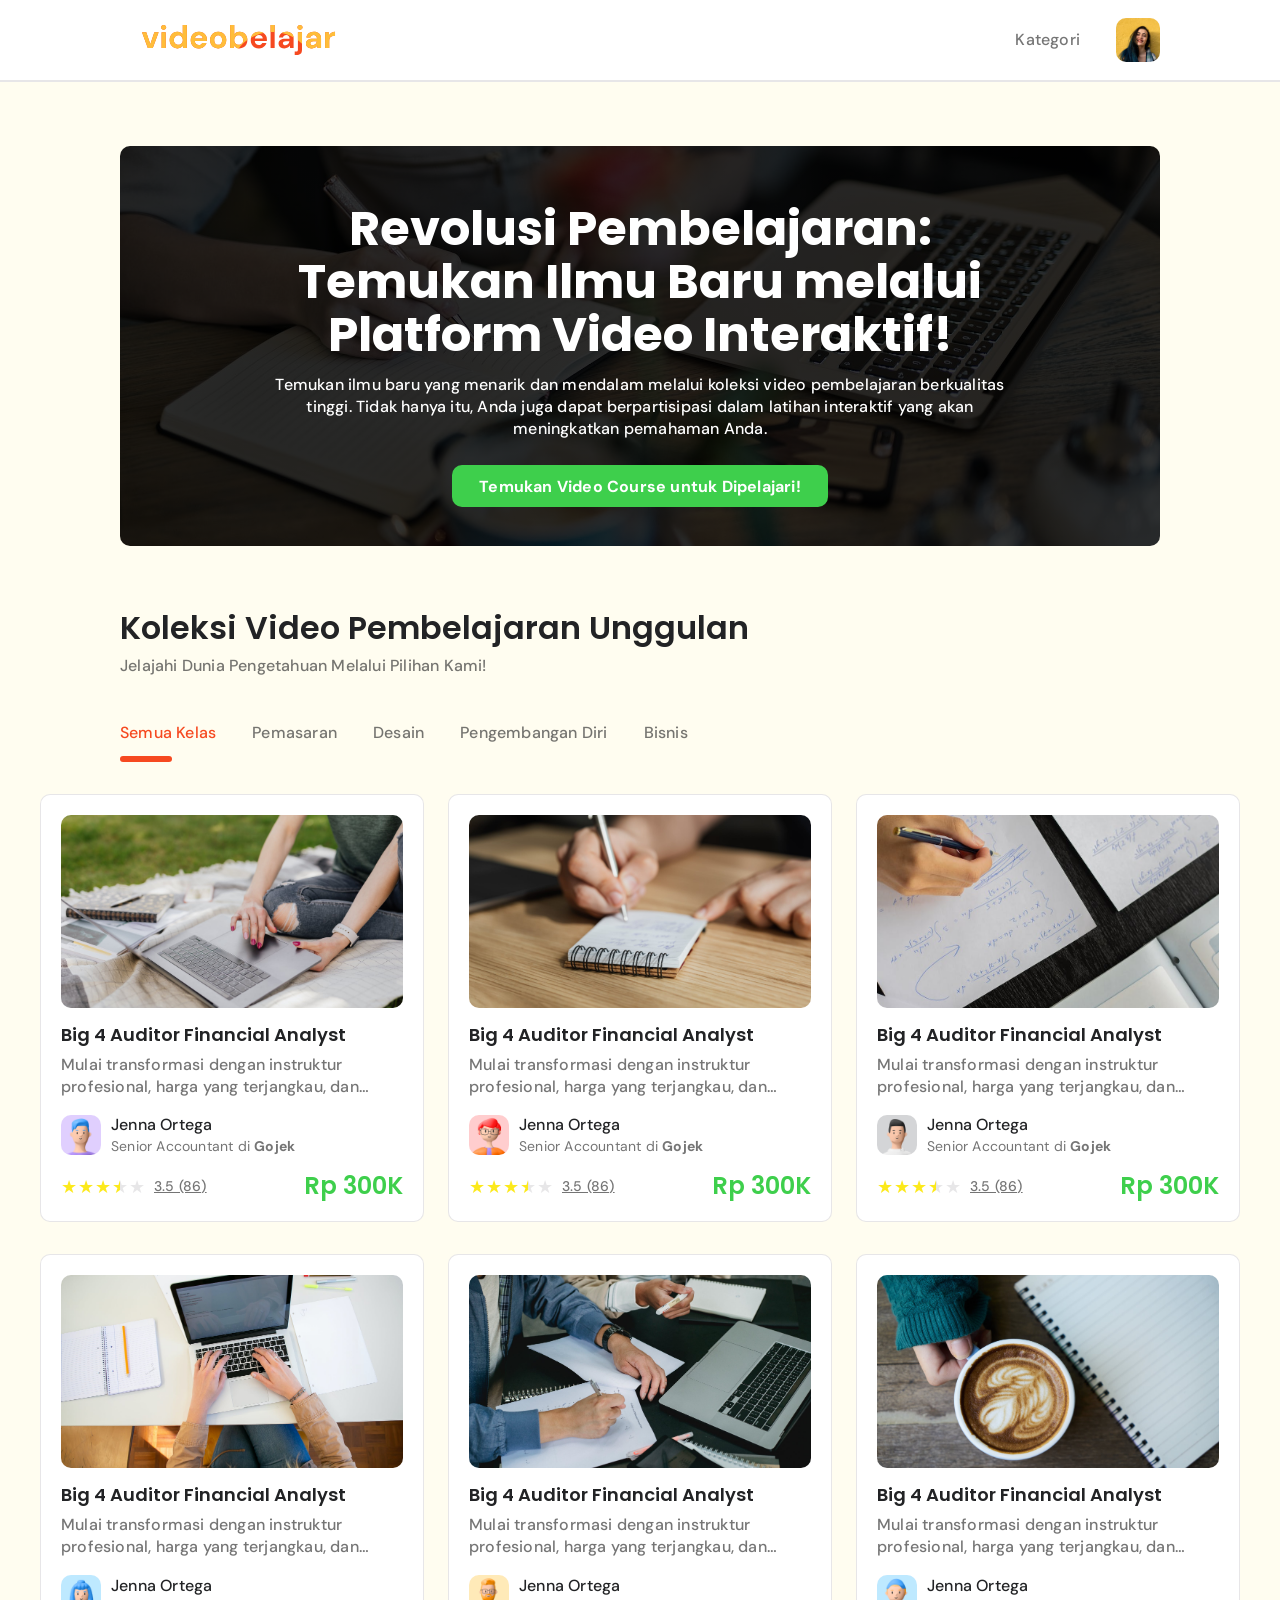
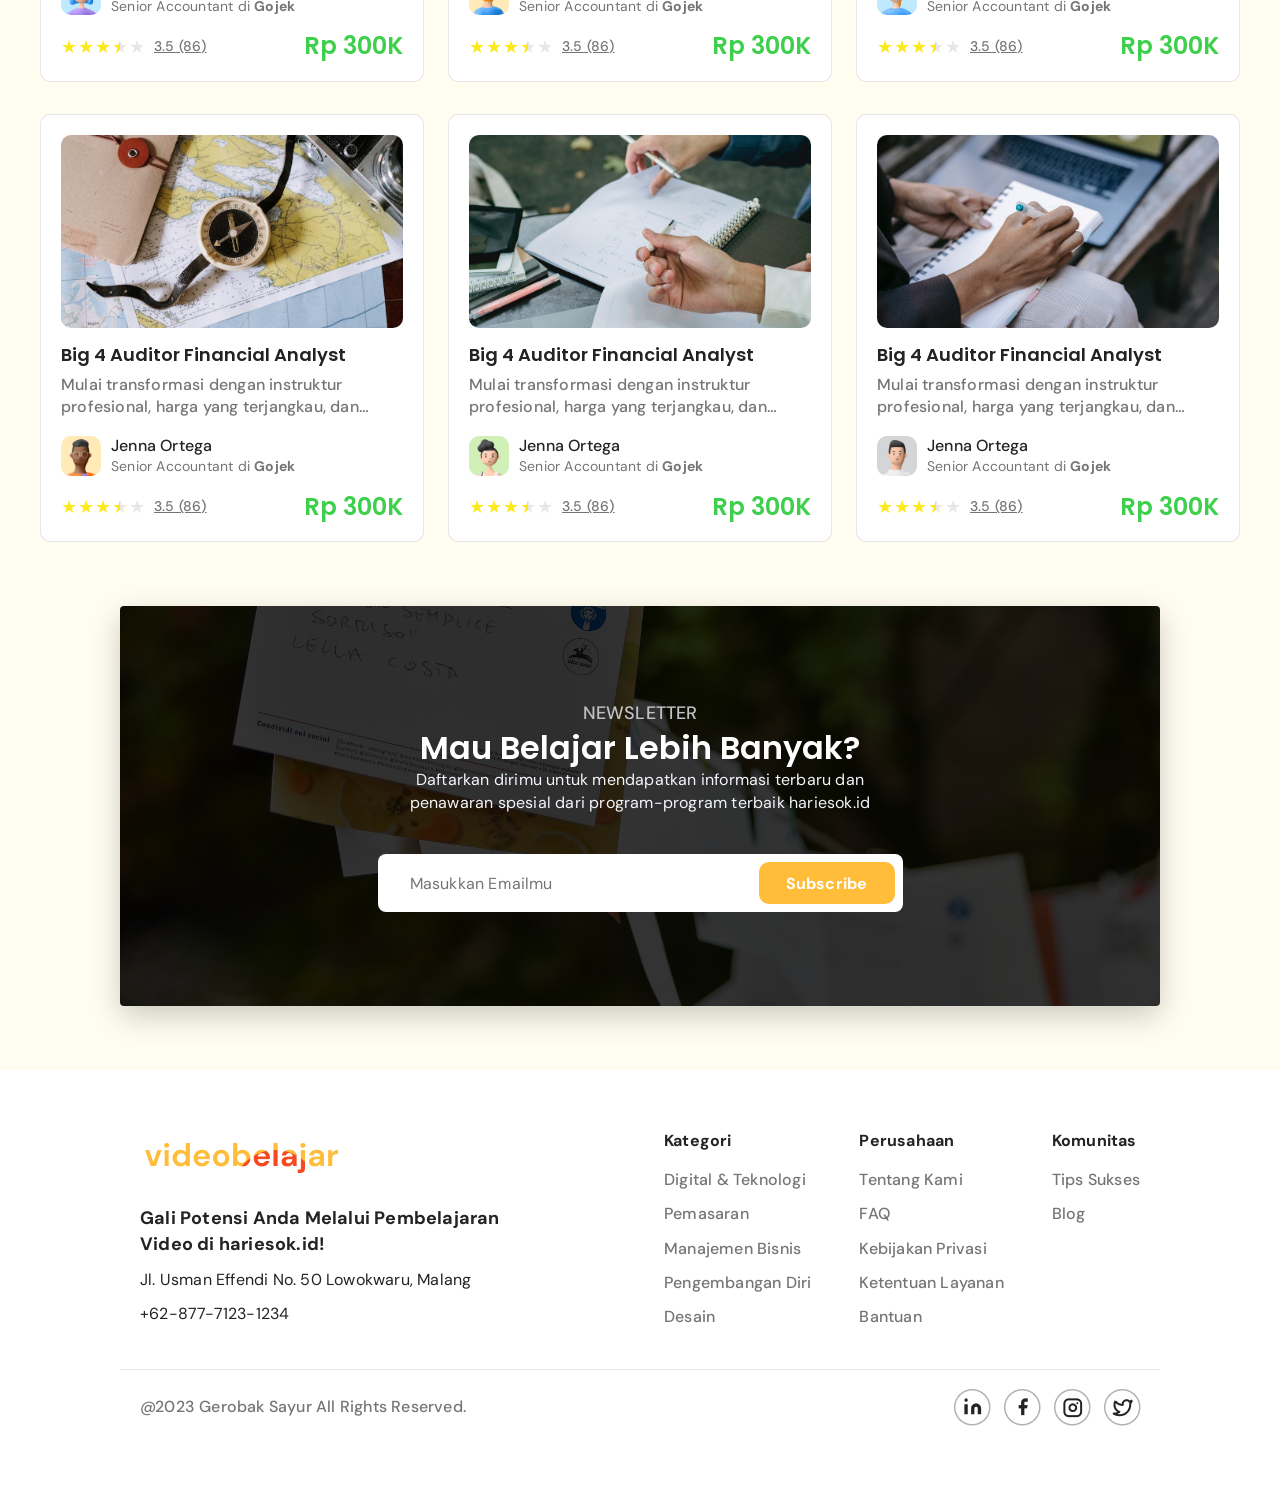
==== index.html @ b2886efd "feat: add login and registration pages with corresponding styles - Created login.html and register.h" ====
<!DOCTYPE html>
<html lang="en">

<head>
    <meta charset="UTF-8">
    <meta name="viewport" content="width=device-width, initial-scale=1.0">
    <title>videobelajar</title>
    <link rel="stylesheet" href="./styles/main.css">
    <link rel="stylesheet" href="./styles/index.css">
</head>

<body>
    <header class="site-header">
        <nav class="navbar">
            <div class="navbar-container">
                <a href="#" class="navbar-logo">
                    <img src="/images/logo-videobelajar.svg" alt="Logo videobelajar" class="logo-videobelajar">
                </a>
                <div class="navbar-menu">
                    <a href="#" class="navbar-link body-medium-medium">Kategori</a>
                    <a href="#" class="navbar-profile">
                        <img src="/images/avatar.png" alt="" class="navbar-avatar">
                    </a>
                </div>
                <button type="button" class="navbar-toggle" aria-label="Buka menu">
                    <img src="/images/dehaze.svg" alt="">
                </button>
            </div>
        </nav>
    </header>

    <main class="home-main">
        <!-- section hero -->
        <section class="hero-section">
            <div class="hero-title">
                <h1 class="heading-1">Revolusi Pembelajaran: Temukan Ilmu Baru melalui Platform Video Interaktif!</h1>
                <p class="body-medium-medium">Temukan ilmu baru yang menarik dan mendalam melalui koleksi video
                    pembelajaran berkualitas tinggi. Tidak hanya itu, Anda juga dapat berpartisipasi dalam latihan
                    interaktif yang akan meningkatkan pemahaman Anda.</p>
            </div>
            <a href="#" class="hero-button body-medium-bold btn-primary-contained">Temukan Video Course untuk
                Dipelajari!</a>
        </section>

        <!-- section card -->
        <section class="card-section">
            <header class="section-header">
                <h2 class="section-title heading-3">Koleksi Video Pembelajaran Unggulan</h2>
                <p class="section-subtitle body-medium-medium">Jelajahi Dunia Pengetahuan Melalui Pilihan Kami!</p>
            </header>
            <nav class="course-tabs body-medium-medium" aria-label="Kategori kelas">
                <ul>
                    <li><a href="#" aria-current="page">Semua Kelas</a></li>
                    <li><a href="#">Pemasaran</a></li>
                    <li><a href="#">Desain</a></li>
                    <li><a href="#">Pengembangan Diri</a></li>
                    <li><a href="#">Bisnis</a></li>
                </ul>
            </nav>
            <ul class="course-grid">
                <!-- card 1 -->
                <li>
                    <article class="course-card">
                        <img class="course-card-image" src="images/course-1.png" alt="">
                        <div class="course-card-body">
                            <h3 class="course-card-title heading-6"><a class="course-card-link" href="#">Big 4 Auditor
                                    Financial
                                    Analyst</a></h3>
                            <p class="course-card-desc body-medium-medium">Mulai transformasi dengan instruktur
                                profesional, harga yang terjangkau, dan kurikulum terbaik</p>
                        </div>
                        <div class="course-card-instructor">
                            <img class="course-card-avatar" src="images/avatar-1.png" alt="">
                            <div>
                                <p class="course-card-instructor-name body-medium-medium">Jenna Ortega</p>
                                <p class="course-card-instructor-role body-small-regular">Senior Accountant di <span
                                        class="body-small-bold">Gojek</span></p>
                            </div>
                        </div>
                        <div class="course-card-footer">
                            <p class="course-card-rating">
                                <span class="rating-stars" style="--rating: 70%" role="img"
                                    aria-label="Rating 3,5 dari 5">★★★★★</span>
                                <span class="rating-count body-small-medium">3.5 (86)</span>
                            </p>
                            <p class="course-card-price heading-4">Rp 300K</p>
                        </div>
                    </article>
                </li>

                <!-- card 2 -->
                <li>
                    <article class="course-card">
                        <img class="course-card-image" src="images/course-2.png" alt="">
                        <div class="course-card-body">
                            <h3 class="course-card-title heading-6"><a class="course-card-link" href="#">Big 4 Auditor
                                    Financial
                                    Analyst</a></h3>
                            <p class="course-card-desc body-medium-medium">Mulai transformasi dengan instruktur
                                profesional, harga yang terjangkau, dan kurikulum terbaik</p>
                        </div>
                        <div class="course-card-instructor">
                            <img class="course-card-avatar" src="images/avatar-2.png" alt="">
                            <div>
                                <p class="course-card-instructor-name body-medium-medium">Jenna Ortega</p>
                                <p class="course-card-instructor-role body-small-regular">Senior Accountant di <span
                                        class="body-small-bold">Gojek</span></p>
                            </div>
                        </div>
                        <div class="course-card-footer">
                            <p class="course-card-rating">
                                <span class="rating-stars" style="--rating: 70%" role="img"
                                    aria-label="Rating 3,5 dari 5">★★★★★</span>
                                <span class="rating-count body-small-medium">3.5 (86)</span>
                            </p>
                            <p class="course-card-price heading-4">Rp 300K</p>
                        </div>
                    </article>
                </li>

                <!-- card 3 -->
                <li>
                    <article class="course-card">
                        <img class="course-card-image" src="images/course-3.png" alt="">
                        <div class="course-card-body">
                            <h3 class="course-card-title heading-6"><a class="course-card-link" href="#">Big 4 Auditor
                                    Financial
                                    Analyst</a></h3>
                            <p class="course-card-desc body-medium-medium">Mulai transformasi dengan instruktur
                                profesional, harga yang terjangkau, dan kurikulum terbaik</p>
                        </div>
                        <div class="course-card-instructor">
                            <img class="course-card-avatar" src="images/avatar-3.png" alt="">
                            <div>
                                <p class="course-card-instructor-name body-medium-medium">Jenna Ortega</p>
                                <p class="course-card-instructor-role body-small-regular">Senior Accountant di <span
                                        class="body-small-bold">Gojek</span></p>
                            </div>
                        </div>
                        <div class="course-card-footer">
                            <p class="course-card-rating">
                                <span class="rating-stars" style="--rating: 70%" role="img"
                                    aria-label="Rating 3,5 dari 5">★★★★★</span>
                                <span class="rating-count body-small-medium">3.5 (86)</span>
                            </p>
                            <p class="course-card-price heading-4">Rp 300K</p>
                        </div>
                    </article>
                </li>

                <!-- card 4 -->
                <li>
                    <article class="course-card">
                        <img class="course-card-image" src="images/course-4.png" alt="">
                        <div class="course-card-body">
                            <h3 class="course-card-title heading-6"><a class="course-card-link" href="#">Big 4 Auditor
                                    Financial
                                    Analyst</a></h3>
                            <p class="course-card-desc body-medium-medium">Mulai transformasi dengan instruktur
                                profesional, harga yang terjangkau, dan kurikulum terbaik</p>
                        </div>
                        <div class="course-card-instructor">
                            <img class="course-card-avatar" src="images/avatar-4.png" alt="">
                            <div>
                                <p class="course-card-instructor-name body-medium-medium">Jenna Ortega</p>
                                <p class="course-card-instructor-role body-small-regular">Senior Accountant di <span
                                        class="body-small-bold">Gojek</span></p>
                            </div>
                        </div>
                        <div class="course-card-footer">
                            <p class="course-card-rating">
                                <span class="rating-stars" style="--rating: 70%" role="img"
                                    aria-label="Rating 3,5 dari 5">★★★★★</span>
                                <span class="rating-count body-small-medium">3.5 (86)</span>
                            </p>
                            <p class="course-card-price heading-4">Rp 300K</p>
                        </div>
                    </article>
                </li>

                <!-- card 5 -->
                <li>
                    <article class="course-card">
                        <img class="course-card-image" src="images/course-5.png" alt="">
                        <div class="course-card-body">
                            <h3 class="course-card-title heading-6"><a class="course-card-link" href="#">Big 4 Auditor
                                    Financial
                                    Analyst</a></h3>
                            <p class="course-card-desc body-medium-medium">Mulai transformasi dengan instruktur
                                profesional, harga yang terjangkau, dan kurikulum terbaik</p>
                        </div>
                        <div class="course-card-instructor">
                            <img class="course-card-avatar" src="images/avatar-5.png" alt="">
                            <div>
                                <p class="course-card-instructor-name body-medium-medium">Jenna Ortega</p>
                                <p class="course-card-instructor-role body-small-regular">Senior Accountant di <span
                                        class="body-small-bold">Gojek</span></p>
                            </div>
                        </div>
                        <div class="course-card-footer">
                            <p class="course-card-rating">
                                <span class="rating-stars" style="--rating: 70%" role="img"
                                    aria-label="Rating 3,5 dari 5">★★★★★</span>
                                <span class="rating-count body-small-medium">3.5 (86)</span>
                            </p>
                            <p class="course-card-price heading-4">Rp 300K</p>
                        </div>
                    </article>
                </li>

                <!-- card 6 -->
                <li>
                    <article class="course-card">
                        <img class="course-card-image" src="images/course-6.png" alt="">
                        <div class="course-card-body">
                            <h3 class="course-card-title heading-6"><a class="course-card-link" href="#">Big 4 Auditor
                                    Financial
                                    Analyst</a></h3>
                            <p class="course-card-desc body-medium-medium">Mulai transformasi dengan instruktur
                                profesional, harga yang terjangkau, dan kurikulum terbaik</p>
                        </div>
                        <div class="course-card-instructor">
                            <img class="course-card-avatar" src="images/avatar-6.png" alt="">
                            <div>
                                <p class="course-card-instructor-name body-medium-medium">Jenna Ortega</p>
                                <p class="course-card-instructor-role body-small-regular">Senior Accountant di <span
                                        class="body-small-bold">Gojek</span></p>
                            </div>
                        </div>
                        <div class="course-card-footer">
                            <p class="course-card-rating">
                                <span class="rating-stars" style="--rating: 70%" role="img"
                                    aria-label="Rating 3,5 dari 5">★★★★★</span>
                                <span class="rating-count body-small-medium">3.5 (86)</span>
                            </p>
                            <p class="course-card-price heading-4">Rp 300K</p>
                        </div>
                    </article>
                </li>

                <!-- card 7 -->
                <li>
                    <article class="course-card">
                        <img class="course-card-image" src="images/course-7.png" alt="">
                        <div class="course-card-body">
                            <h3 class="course-card-title heading-6"><a class="course-card-link" href="#">Big 4 Auditor
                                    Financial
                                    Analyst</a></h3>
                            <p class="course-card-desc body-medium-medium">Mulai transformasi dengan instruktur
                                profesional, harga yang terjangkau, dan kurikulum terbaik</p>
                        </div>
                        <div class="course-card-instructor">
                            <img class="course-card-avatar" src="images/avatar-7.png" alt="">
                            <div>
                                <p class="course-card-instructor-name body-medium-medium">Jenna Ortega</p>
                                <p class="course-card-instructor-role body-small-regular">Senior Accountant di <span
                                        class="body-small-bold">Gojek</span></p>
                            </div>
                        </div>
                        <div class="course-card-footer">
                            <p class="course-card-rating">
                                <span class="rating-stars" style="--rating: 70%" role="img"
                                    aria-label="Rating 3,5 dari 5">★★★★★</span>
                                <span class="rating-count body-small-medium">3.5 (86)</span>
                            </p>
                            <p class="course-card-price heading-4">Rp 300K</p>
                        </div>
                    </article>
                </li>

                <!-- card 8 -->
                <li>
                    <article class="course-card">
                        <img class="course-card-image" src="images/course-8.png" alt="">
                        <div class="course-card-body">
                            <h3 class="course-card-title heading-6"><a class="course-card-link" href="#">Big 4 Auditor
                                    Financial
                                    Analyst</a></h3>
                            <p class="course-card-desc body-medium-medium">Mulai transformasi dengan instruktur
                                profesional, harga yang terjangkau, dan kurikulum terbaik</p>
                        </div>
                        <div class="course-card-instructor">
                            <img class="course-card-avatar" src="images/avatar-8.png" alt="">
                            <div>
                                <p class="course-card-instructor-name body-medium-medium">Jenna Ortega</p>
                                <p class="course-card-instructor-role body-small-regular">Senior Accountant di <span
                                        class="body-small-bold">Gojek</span></p>
                            </div>
                        </div>
                        <div class="course-card-footer">
                            <p class="course-card-rating">
                                <span class="rating-stars" style="--rating: 70%" role="img"
                                    aria-label="Rating 3,5 dari 5">★★★★★</span>
                                <span class="rating-count body-small-medium">3.5 (86)</span>
                            </p>
                            <p class="course-card-price heading-4">Rp 300K</p>
                        </div>
                    </article>
                </li>

                <!-- card 9 -->
                <li>
                    <article class="course-card">
                        <img class="course-card-image" src="images/course-9.png" alt="">
                        <div class="course-card-body">
                            <h3 class="course-card-title heading-6"><a class="course-card-link" href="#">Big 4 Auditor
                                    Financial
                                    Analyst</a></h3>
                            <p class="course-card-desc body-medium-medium">Mulai transformasi dengan instruktur
                                profesional, harga yang terjangkau, dan kurikulum terbaik</p>
                        </div>
                        <div class="course-card-instructor">
                            <img class="course-card-avatar" src="images/avatar-3.png" alt="">
                            <div>
                                <p class="course-card-instructor-name body-medium-medium">Jenna Ortega</p>
                                <p class="course-card-instructor-role body-small-regular">Senior Accountant di <span
                                        class="body-small-bold">Gojek</span></p>
                            </div>
                        </div>
                        <div class="course-card-footer">
                            <p class="course-card-rating">
                                <span class="rating-stars" style="--rating: 70%" role="img"
                                    aria-label="Rating 3,5 dari 5">★★★★★</span>
                                <span class="rating-count body-small-medium">3.5 (86)</span>
                            </p>
                            <p class="course-card-price heading-4">Rp 300K</p>
                        </div>
                    </article>
                </li>
            </ul>
        </section>

        <!-- section cta -->
        <section class="newsletter" aria-labelledby="newsletter-title">
            <div class="newsletter-header">
                <p class="newsletter-label body-large-medium">NEWSLETTER</p>
                <h2 class="newsletter-title heading-3" id="newsletter-title">Mau Belajar Lebih Banyak?</h2>
                <p class="newsletter-text body-medium-regular">Daftarkan dirimu untuk mendapatkan informasi terbaru dan
                    penawaran spesial dari
                    program-program terbaik hariesok.id</p>
            </div>

            <form class="newsletter-form" action="#" method="post">
                <label for="newsletter-email" class="visually-hidden">Alamat e-mail</label>
                <input class="newsletter-input body-medium-regular" type="email" id="newsletter-email" name="email"
                    placeholder="Masukkan Emailmu" autocomplete="email" required>
                <button class="btn-secondary-contained body-medium-bold" type="submit">Subscribe</button>
            </form>
        </section>
    </main>

    <footer class="site-footer">
        <div class="footer-container">
            <div class="footer-brand">
                <a href="#" class="footer-logo"><img src="/images/logo-videobelajar-footer.png" alt=""></a>
                <div class="footer-info">
                    <p class="body-large-bold">Gali Potensi Anda Melalui Pembelajaran<br>Video di hariesok.id!</p>
                    <address class="brand-address body-medium-regular">
                        <p>Jl. Usman Effendi No. 50 Lowokwaru, Malang</p>
                        <p>+62-877-7123-1234</p>
                    </address>
                </div>

            </div>

            <div class="footer-links-group body-medium-medium">
                <!-- Kolom 1: Kategori -->
                <div class="footer-column">
                    <h3 class="footer-heading body-medium-bold">Kategori</h3>
                    <ul>
                        <li><a href="#">Digital & Teknologi</a></li>
                        <li><a href="#">Pemasaran</a></li>
                        <li><a href="#">Manajemen Bisnis</a></li>
                        <li><a href="#">Pengembangan Diri</a></li>
                        <li><a href="#">Desain</a></li>
                    </ul>
                </div>

                <!-- Kolom 2: Perusahaan -->
                <div class="footer-column">
                    <h3 class="footer-heading body-medium-bold">Perusahaan</h3>
                    <ul>
                        <li><a href="#">Tentang Kami</a></li>
                        <li><a href="#">FAQ</a></li>
                        <li><a href="#">Kebijakan Privasi</a></li>
                        <li><a href="#">Ketentuan Layanan</a></li>
                        <li><a href="#">Bantuan</a></li>
                    </ul>
                </div>

                <!-- Kolom 3: Komunitas -->
                <div class="footer-column">
                    <h3 class="footer-heading body-medium-bold">Komunitas</h3>
                    <ul>
                        <li><a href="#">Tips Sukses</a></li>
                        <li><a href="#">Blog</a></li>
                    </ul>
                </div>
            </div>
        </div>

        <!-- Garis Pembatas & Bagian Bawah Footer -->
        <div class="footer-bottom">
            <p class="footer-copyright body-medium-medium">@2023 Gerobak Sayur All Rights Reserved.</p>
            <div class="footer-socials">
                <a href="#" aria-label="LinkedIn"><img src="/images/logo-linkedin.png" alt="Logo LinkedIn"></a>
                <a href="#" aria-label="Facebook"><img src="/images/logo-fb.png" alt="Logo Facebook"></a>
                <a href="#" aria-label="Instagram"><img src="/images/logo-ig.png" alt="Logo Instagram"></a>
                <a href="#" aria-label="Twitter"><img src="/images/logo-twitter.png" alt="Logo Twitter"></a>
            </div>
        </div>
    </footer>




</body>

</html>
---- styles/main.css ----
@import url('https://fonts.googleapis.com/css2?family=Poppins:ital,wght@0,100;0,200;0,300;0,400;0,500;0,600;0,700;0,800;0,900;1,100;1,200;1,300;1,400;1,500;1,600;1,700;1,800;1,900&display=swap');
@import url('https://fonts.googleapis.com/css2?family=DM+Sans:ital,opsz,wght@0,9..40,100..1000;1,9..40,100..1000&family=Poppins:ital,wght@0,100;0,200;0,300;0,400;0,500;0,600;0,700;0,800;0,900;1,100;1,200;1,300;1,400;1,500;1,600;1,700;1,800;1,900&display=swap');
@import url('./token.css');

* {
    margin: 0;
    padding: 0;
    box-sizing: border-box;
}

ul {
    list-style: none;
}

/* Heading Styles */
.heading-1 {
    font-family: 'Poppins';
    font-weight: 700;
    font-size: 48px;
    line-height: 110%;
    letter-spacing: 0%;
}

.heading-2 {
    font-family: 'Poppins';
    font-weight: 600;
    font-size: 40px;
    line-height: 110%;
    letter-spacing: 0%;
}

.heading-3 {
    font-family: 'Poppins';
    font-weight: 600;
    font-size: 32px;
    line-height: 110%;
    letter-spacing: 0%;
}

.heading-4 {
    font-family: 'Poppins';
    font-weight: 600;
    font-size: 24px;
    line-height: 120%;
    letter-spacing: 0%;
}

.heading-5 {
    font-family: 'Poppins';
    font-weight: 600;
    font-size: 20px;
    line-height: 120%;
    letter-spacing: 0%;
}

.heading-6 {
    font-family: 'Poppins';
    font-weight: 600;
    font-size: 18px;
    line-height: 120%;
    letter-spacing: 0%;
}

/* Body Styles */
.body-large-bold {
    font-family: 'DM Sans';
    font-weight: 700;
    font-size: 18px;
    line-height: 140%;
    letter-spacing: 0.2px;
}

.body-large-semibold {
    font-family: 'DM Sans';
    font-weight: 600;
    font-size: 18px;
    line-height: 140%;
    letter-spacing: 0.2px;
}

.body-large-medium {
    font-family: 'DM Sans';
    font-weight: 500;
    font-size: 18px;
    line-height: 140%;
    letter-spacing: 0.2px;
}

.body-large-regular {
    font-family: 'DM Sans';
    font-weight: 400;
    font-size: 18px;
    line-height: 140%;
    letter-spacing: 0.2px;
}

.body-medium-bold {
    font-family: 'DM Sans';
    font-weight: 700;
    font-size: 16px;
    line-height: 140%;
    letter-spacing: 0.2px;
}

.body-medium-semibold {
    font-family: 'DM Sans';
    font-weight: 600;
    font-size: 16px;
    line-height: 140%;
    letter-spacing: 0.2px;
}

.body-medium-medium {
    font-family: 'DM Sans';
    font-weight: 500;
    font-size: 16px;
    line-height: 140%;
    letter-spacing: 0.2px;
}

.body-medium-regular {
    font-family: 'DM Sans';
    font-weight: 400;
    font-size: 16px;
    line-height: 140%;
    letter-spacing: 0.2px;
}

.body-medium-regular input, button, select {
    font-family: inherit;
    font-weight: inherit;
    font-size: inherit;
    line-height: inherit;
    letter-spacing: inherit;
}

.body-small-bold {
    font-family: 'DM Sans';
    font-weight: 700;
    font-size: 14px;
    line-height: 140%;
    letter-spacing: 0.2px;
}

.body-small-semibold {
    font-family: 'DM Sans';
    font-weight: 600;
    font-size: 14px;
    line-height: 140%;
    letter-spacing: 0.2px;
}

.body-small-medium {
    font-family: 'DM Sans';
    font-weight: 500;
    font-size: 14px;
    line-height: 140%;
    letter-spacing: 0.2px;
}

.body-small-regular {
    font-family: 'DM Sans';
    font-weight: 400;
    font-size: 14px;
    line-height: 140%;
    letter-spacing: 0.2px;
}

/* button */

.btn-primary-contained {
    height: 42px;
    padding-top: 10px;
    padding-right: 26px;
    padding-bottom: 10px;
    padding-left: 26px;
    border-radius: 10px;
    border: 1px solid transparent;
    background-color: var(--main-primary-default);
    color: var(--text-light-primary);
}

.btn-primary-shadow {
    height: 42px;
    padding-top: 10px;
    padding-right: 26px;
    padding-bottom: 10px;
    padding-left: 26px;
    border-radius: 10px;
    border: 1px solid transparent;
    background-color: var(--main-primary-100);
    color: var(--main-primary-default);
}

.btn-primary-outlined {
    height: 42px;
    padding-top: 10px;
    padding-right: 26px;
    padding-bottom: 10px;
    padding-left: 26px;
    border-radius: 10px;
    border-width: 1px;
    border-style: solid;
    border-color: var(--main-primary-default);
    background-color: transparent;
    color: var(--main-primary-default);
}

.btn-secondary-contained {
    height: 42px;
    padding-top: 10px;
    padding-right: 26px;
    padding-bottom: 10px;
    padding-left: 26px;
    border-radius: 10px;
    border: 1px solid transparent;
    background-color: var(--main-secondary-default);
    color: var(--text-light-primary);
}

.btn-secondary-shadow {
    height: 42px;
    padding-top: 10px;
    padding-right: 26px;
    padding-bottom: 10px;
    padding-left: 26px;
    border-radius: 10px;
    border: 1px solid transparent;
    background-color: var(--main-secondary-100);
    color: var(--main-secondary-default);
}

.btn-secondary-outlined {
    height: 42px;
    padding-top: 10px;
    padding-right: 26px;
    padding-bottom: 10px;
    padding-left: 26px;
    border-radius: 10px;
    border-width: 1px;
    border-style: solid;
    border-color: var(--main-secondary-default);
    background-color: transparent;
    color: var(--main-secondary-default);
}

.btn-unstyled {
    height: 42px;
    padding-top: 8px;
    padding-right: 26px;
    padding-bottom: 8px;
    padding-left: 26px;
    border-radius: 10px;
    border: 1px solid rgba(241, 241, 241, 1);
    background-color: transparent;
    color: var(--text-dark-primary);
}
---- styles/index.css ----
.site-header {
    position: sticky;
    top: 0;
    z-index: 10;
    width: 100%;
    background-color: var(--other-primary-background);
    border-bottom: 1px solid var(--other-border);
}

.navbar {
    width: 100%;
    background-color: var(--other-primary-background);
    border-bottom: 1px solid var(--other-border);
}

.navbar-container {
    display: flex;
    justify-content: space-between;
    align-items: center;
    height: 80px;
    margin: 0 auto;
    padding: 12px 120px;
}

.navbar-logo {
    display: flex;
}

/* ---------- Menu kanan ---------- */
.navbar-menu {
    display: flex;
    align-items: center;
    gap: 36px;
}

.navbar-link {
    color: var(--text-dark-secondary);
    text-decoration: none;
}

.navbar-link:hover {
    color: var(--text-dark-primary);
}

.navbar-profile {
    display: flex;
}

.navbar-avatar {
    width: 44px;
    height: 44px;
    border-radius: 10px;
    object-fit: cover;
}

/* ---------- Tombol hamburger: disembunyikan di desktop ---------- */
.navbar-toggle {
    display: none;
    padding: 0;
    border: 0;
    background: none;
    cursor: pointer;
}

.navbar-toggle img {
    display: block;
    width: 24px;
    height: 24px;
}

.home-main {
    display: flex;
    flex-direction: column;
    align-items: center;
    padding: 64px 120px;
    gap: 64px;
    background-color: var(--color-background);
}

/* section hero */

.hero-section {
    display: flex;
    flex-direction: column;
    align-items: center;
    justify-content: center;
    gap: 24px;

    width: 100%;
    max-width: 1200px;
    height: 400px;
    padding: 82px 140px 64px;
    border-radius: 10px;

    text-align: center;
    color: var(--text-light-primary);

    background:
        linear-gradient(rgba(0, 0, 0, 0.8), rgba(0, 0, 0, 0.8)),
        url("/images/hero-banner.png") center / cover no-repeat;
}

.hero-title {
    display: flex;
    flex-direction: column;
    align-items: center;
    justify-content: center;
    gap: 12px;
}

.hero-button {
    text-decoration: none;
}

/* section card */

.card-section {
    display: flex;
    flex-direction: column;
    justify-content: center;
    gap: 32px;
    width: 100%;
    max-width: 1200px;
    margin: 0 auto;
}

.section-header {
    display: flex;
    align-items: flex-start;
    flex-direction: column;
    width: 100%;
    gap: 10px;
}

.section-title {
    color: var(--text-dark-primary);
}

.section-subtitle {
    color: var(--text-dark-secondary);
}

/* ---------- Tab kategori ---------- */

.course-tabs ul {
    display: flex;
    gap: 36px;
    overflow-x: auto;
}

a {
    color: inherit;
    text-decoration: none;
}

.course-tabs a {
    position: relative;
    display: block;
    flex-shrink: 0;
    padding: 12px 0 18px 0;
    white-space: nowrap;
    color: var(--text-dark-secondary);
}

.course-tabs a:hover {
    color: var(--main-tertiary-default);
}

/* tab aktif: warna aksen + garis bawah pendek */
.course-tabs a[aria-current="page"] {
    color: var(--main-tertiary-default);
}

.course-tabs a[aria-current="page"]::after {
    content: "";
    position: absolute;
    left: 0;
    bottom: 0;
    width: 52px;
    height: 6px;
    border-radius: 10px;
    background-color: var(--main-tertiary-default);
}

/* ---------- Grid kartu ---------- */
.course-grid {
    display: grid;
    grid-template-columns: repeat(3, 384px);
    justify-content: center;
    gap: 32px 24px;
}

/* ---------- Kartu ---------- */
.course-card {
    position: relative;
    /* acuan untuk tautan yang menutupi kartu */
    display: flex;
    flex-direction: column;
    gap: 16px;
    width: 384px;
    height: 100%;
    padding: 20px;
    border: 1px solid var(--other-border);
    border-radius: 10px;
    background-color: var(--other-primary-background);
}

.course-card-image {
    width: 344;
    height: 193px;
    border-radius: 10px;
    object-fit: cover;
    background-color: var(--other-border);
    /* terlihat bila gambar belum ada */
}

.course-card-body {
    display: flex;
    flex-direction: column;
    gap: 8px;
}

.course-card-title {
    color: var(--text-dark-primary);
}

/* tautan judul diperluas menutupi seluruh kartu */
.course-card-link::after {
    content: "";
    position: absolute;
    inset: 0;
}

.course-card-link:focus-visible {
    outline: none;
}

/* batasi deskripsi maksimal 2 baris */
.course-card-desc {
    display: -webkit-box;
    -webkit-line-clamp: 2;
    line-clamp: 2;
    -webkit-box-orient: vertical;
    overflow: hidden;
    color: var(--text-dark-secondary);
    line-height: 1.4;
}

.course-card-instructor {
    display: flex;
    align-items: center;
    gap: 10px;
}

.course-card-avatar {
    flex-shrink: 0;
    width: 40px;
    height: 40px;
    border-radius: 10px;
    object-fit: cover;
    background-color: var(--other-base-background);
}

.course-card-instructor-name {
    color: var(--text-dark-primary);
}

.course-card-instructor-role {
    color: var(--text-dark-secondary);
}

.course-card-footer {
    display: flex;
    justify-content: space-between;
    align-items: center;
    margin-top: auto;
    /* dorong ke dasar kartu */
}

.course-card-rating {
    display: flex;
    align-items: center;
    gap: 8px;
}

/* bintang: teks ★ diberi gradasi dua warna sesuai nilai --rating */
.rating-stars {
    font-size: 18px;
    letter-spacing: 1px;
    line-height: 1;
    background: linear-gradient(90deg, var(--warning-default) var(--rating), var(--other-border) var(--rating));
    -webkit-background-clip: text;
    background-clip: text;
    -webkit-text-fill-color: transparent;
    color: transparent;
}

.rating-count {
    color: var(--text-dark-secondary);
    text-decoration: underline;
}

.course-card-price {
    color: var(--main-primary-default);
}

/* section cta */

.newsletter {
    display: flex;
    flex-direction: column;
    align-items: center;
    justify-content: center;
    width: 100%;
    max-width: 1200px;
    min-height: 400px;
    padding: 64px 140px;
    gap: 40px;
    border-radius: 4px;
    box-shadow: 0 10px 30px rgba(0, 0, 0, 0.2);

    text-align: center;
    color: var(--text-light-primary);

    background:
        linear-gradient(rgba(0, 0, 0, 0.8), rgba(0, 0, 0, 0.8)),
        url("../images/newsletter-banner.png") center / cover no-repeat;
}

.newsletter-header {
    display: flex;
    flex-direction: column;
    align-items: center;
    text-align: center;
    gap: 4px;
}

.newsletter-label {
    color: var(--text-light-secondary);
}

.newsletter-title {
    color: var(--text-light-primary);
}

.newsletter-text {
    max-width: 525px;
    color: var(--other-base-background);
}

.newsletter-form {
    display: flex;
    align-items: center;
    gap: 8px;
    width: 100%;
    max-width: 525px;
    padding: 8px 8px 8px 32px;
    border-radius: 8px;
    background-color: var(--other-primary-background);
}


.visually-hidden {
    position: absolute;
    width: 1px;
    height: 1px;
    margin: -1px;
    padding: 0;
    overflow: hidden;
    clip: rect(0, 0, 0, 0);
    white-space: nowrap;
    border: 0;
}

.newsletter-input {
    flex: 1;
    min-width: 0;
    height: 42px;
    border: 0;
    outline: none;
    background: transparent;
    color: var(--text-dark-primary);
}

.newsletter-input::placeholder {
    color: var(--text-dark-secondary);
}

/* footer */

.site-footer {
    width: 100%;
    background-color: var(--other-primary-background);
    padding: 60px 120px;
}

.footer-container {
    max-width: 1200px;
    margin: 0 auto;
    padding: 0 20px;
    display: flex;
    justify-content: space-between;
    align-items: flex-start;
    flex-wrap: wrap;
    gap: 40px;
}

/* Kolom Kiri */
.footer-brand {
    display: flex;
    flex-direction: column;
    gap: 16px;
    color: var(--text-dark-primary);
}

.footer-info {
    display: flex;
    flex-direction: column;
    gap: 12px;
}

.brand-address {
    display: flex;
    flex-direction: column;
    gap: 12px;
    font-style: normal;
}

/* Kelompok Tautan Kanan */
.footer-links-group {
    display: flex;
    gap: 48px;
    flex-wrap: wrap;
    color: var(--text-dark-secondary);
}

.footer-column {
    display: flex;
    flex-direction: column;
    gap: 16px;
}

.footer-heading {
    color: var(--text-dark-primary);
}

.footer-column ul {
    list-style: none;
    padding: 0;
    margin: 0;
    display: flex;
    flex-direction: column;
    gap: 12px;
}

.footer-column a {
    text-decoration: none;
    color: var(--text-dark-secondary);
    transition: color 0.2s;
}

.footer-column a:hover {
    color: var(--main-tertiary-default);
}

/* Bagian Bawah (Copyright & Social Media) */
.footer-bottom {
    max-width: 1200px;
    margin: 40px auto 0;
    padding: 20px 20px 0;
    border-top: 1px solid var(--other-border);
    display: flex;
    justify-content: space-between;
    align-items: center;
    flex-wrap: wrap;
    gap: 20px;
}

.footer-copyright {
    color: var(--text-dark-secondary);
}

.footer-socials {
    display: flex;
    gap: 15px;
}

.footer-socials a {
    display: flex;
    align-items: center;
    justify-content: center;
    width: 35px;
    height: 35px;
    text-decoration: none;
}
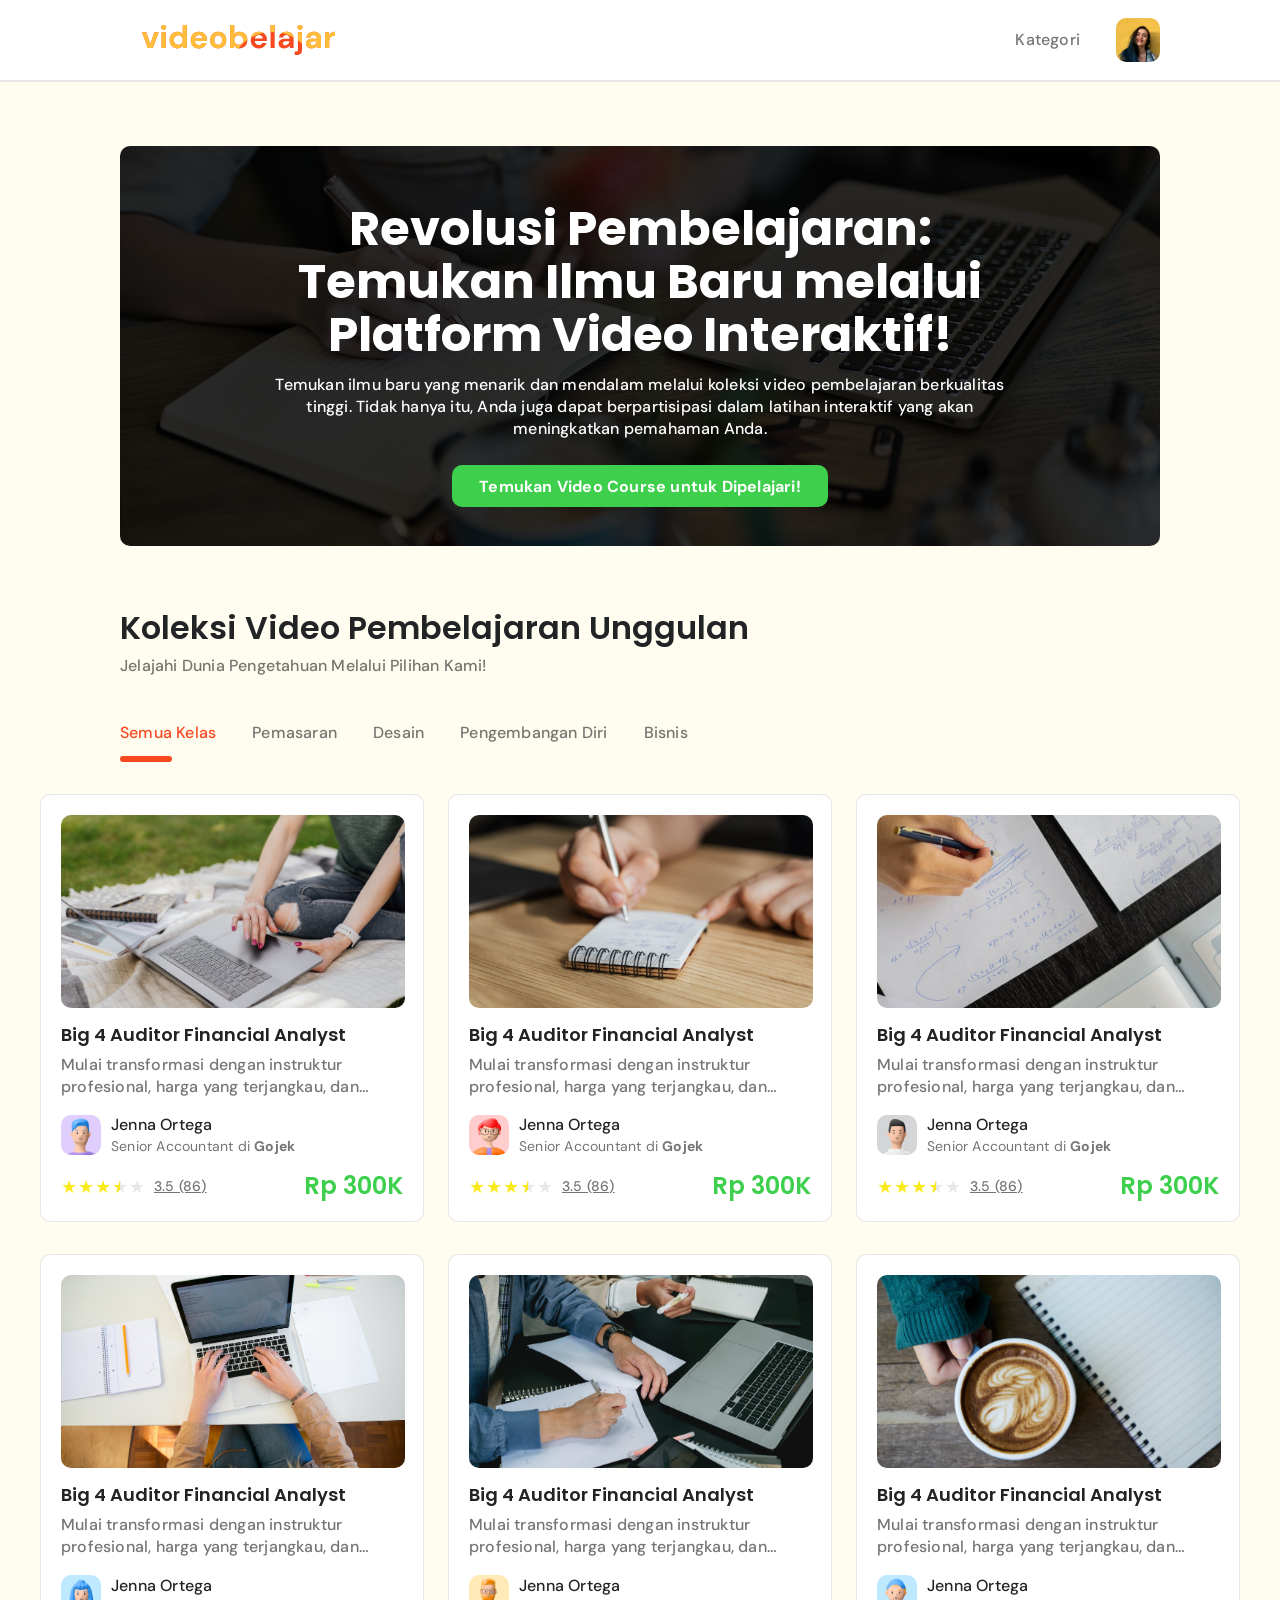
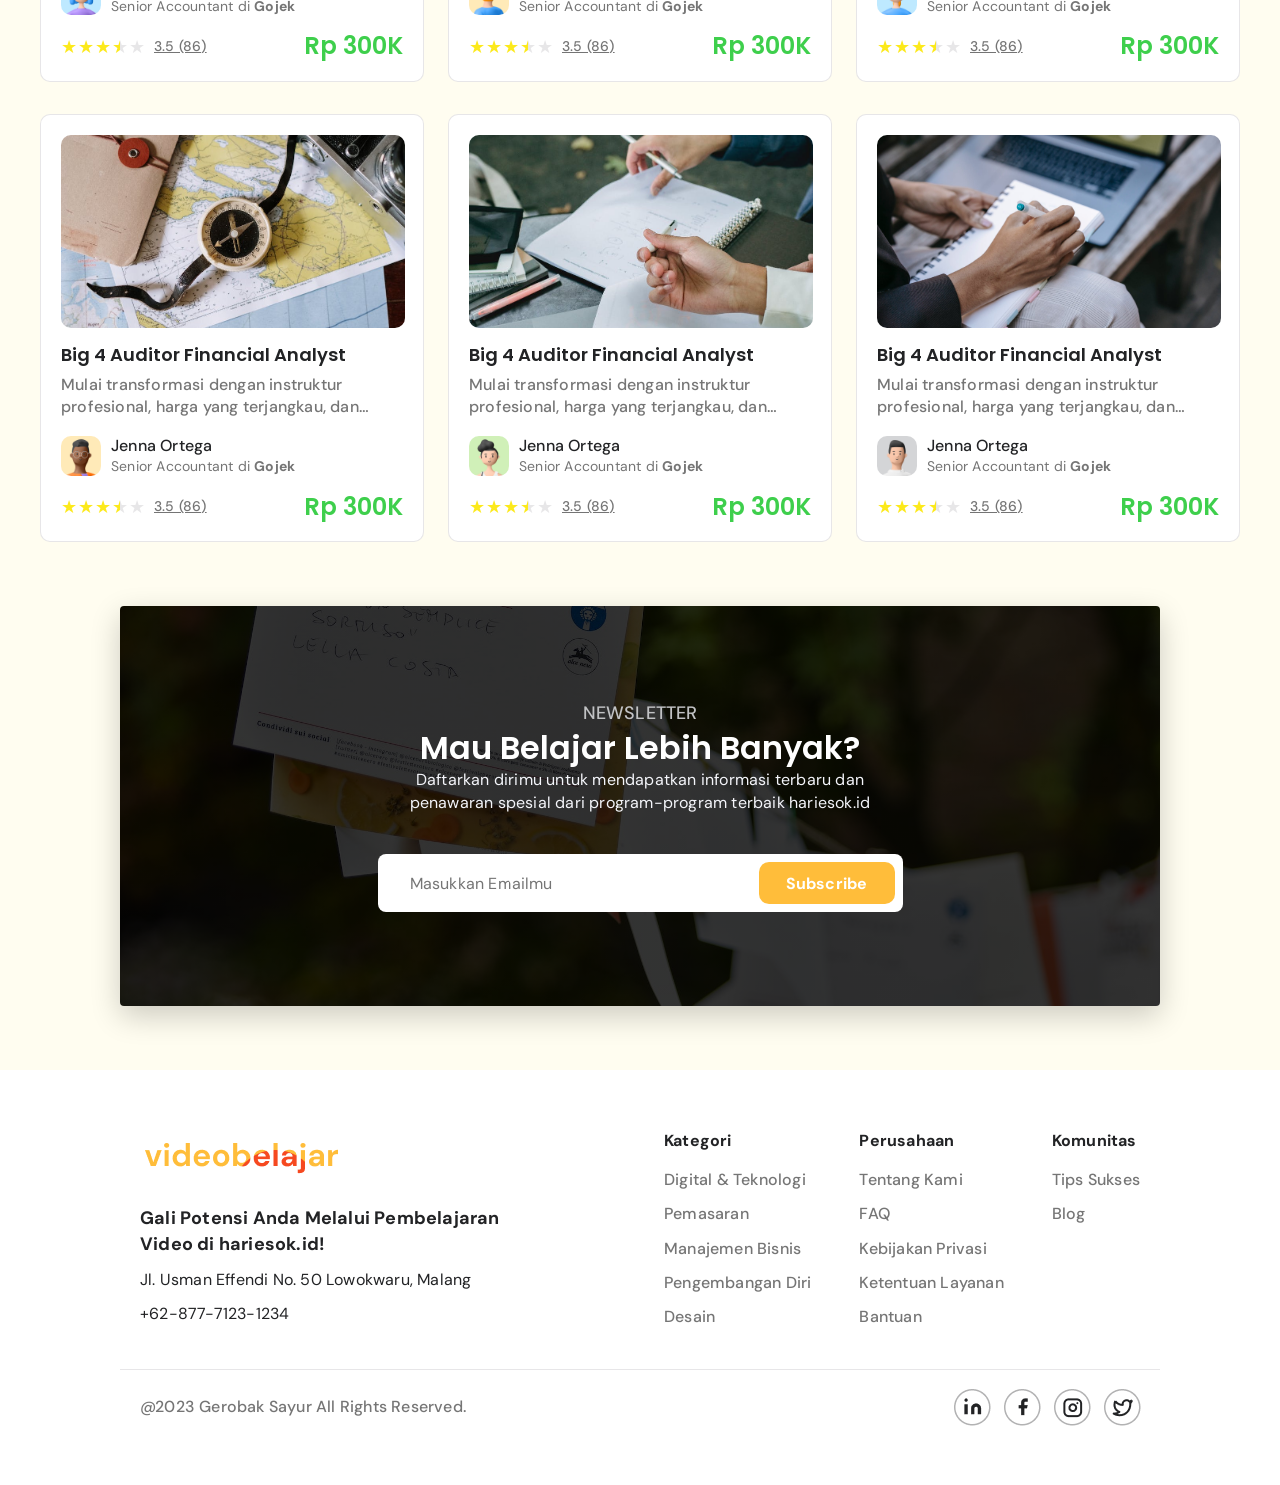
==== commit 4aa861fe: "revisi index.html" ====
--- a/index.html
+++ b/index.html
@@ -14,16 +14,16 @@
         <nav class="navbar">
             <div class="navbar-container">
                 <a href="#" class="navbar-logo">
-                    <img src="/images/logo-videobelajar.svg" alt="Logo videobelajar" class="logo-videobelajar">
+                    <img src="images/logo-videobelajar.svg" alt="Logo videobelajar" class="logo-videobelajar">
                 </a>
                 <div class="navbar-menu">
                     <a href="#" class="navbar-link body-medium-medium">Kategori</a>
-                    <a href="#" class="navbar-profile">
-                        <img src="/images/avatar.png" alt="" class="navbar-avatar">
+                    <a href="./pages/login.html" class="navbar-profile">
+                        <img src="images/avatar.png" alt="" class="navbar-avatar">
                     </a>
                 </div>
                 <button type="button" class="navbar-toggle" aria-label="Buka menu">
-                    <img src="/images/dehaze.svg" alt="">
+                    <img src="images/dehaze.svg" alt="">
                 </button>
             </div>
         </nav>
@@ -352,7 +352,7 @@
     <footer class="site-footer">
         <div class="footer-container">
             <div class="footer-brand">
-                <a href="#" class="footer-logo"><img src="/images/logo-videobelajar-footer.png" alt=""></a>
+                <a href="#" class="footer-logo"><img src="images/logo-videobelajar-footer.png" alt=""></a>
                 <div class="footer-info">
                     <p class="body-large-bold">Gali Potensi Anda Melalui Pembelajaran<br>Video di hariesok.id!</p>
                     <address class="brand-address body-medium-regular">
@@ -403,10 +403,10 @@
         <div class="footer-bottom">
             <p class="footer-copyright body-medium-medium">@2023 Gerobak Sayur All Rights Reserved.</p>
             <div class="footer-socials">
-                <a href="#" aria-label="LinkedIn"><img src="/images/logo-linkedin.png" alt="Logo LinkedIn"></a>
-                <a href="#" aria-label="Facebook"><img src="/images/logo-fb.png" alt="Logo Facebook"></a>
-                <a href="#" aria-label="Instagram"><img src="/images/logo-ig.png" alt="Logo Instagram"></a>
-                <a href="#" aria-label="Twitter"><img src="/images/logo-twitter.png" alt="Logo Twitter"></a>
+                <a href="#" aria-label="LinkedIn"><img src="images/logo-linkedin.png" alt="Logo LinkedIn"></a>
+                <a href="#" aria-label="Facebook"><img src="images/logo-fb.png" alt="Logo Facebook"></a>
+                <a href="#" aria-label="Instagram"><img src="images/logo-ig.png" alt="Logo Instagram"></a>
+                <a href="#" aria-label="Twitter"><img src="images/logo-twitter.png" alt="Logo Twitter"></a>
             </div>
         </div>
     </footer>
--- a/styles/main.css
+++ b/styles/main.css
@@ -1,4 +1,3 @@
-@import url('https://fonts.googleapis.com/css2?family=Poppins:ital,wght@0,100;0,200;0,300;0,400;0,500;0,600;0,700;0,800;0,900;1,100;1,200;1,300;1,400;1,500;1,600;1,700;1,800;1,900&display=swap');
 @import url('https://fonts.googleapis.com/css2?family=DM+Sans:ital,opsz,wght@0,9..40,100..1000;1,9..40,100..1000&family=Poppins:ital,wght@0,100;0,200;0,300;0,400;0,500;0,600;0,700;0,800;0,900;1,100;1,200;1,300;1,400;1,500;1,600;1,700;1,800;1,900&display=swap');
 @import url('./token.css');
 
@@ -8,125 +7,7 @@
     box-sizing: border-box;
 }
 
-ul {
-    list-style: none;
-}
-
-/* Heading Styles */
-.heading-1 {
-    font-family: 'Poppins';
-    font-weight: 700;
-    font-size: 48px;
-    line-height: 110%;
-    letter-spacing: 0%;
-}
-
-.heading-2 {
-    font-family: 'Poppins';
-    font-weight: 600;
-    font-size: 40px;
-    line-height: 110%;
-    letter-spacing: 0%;
-}
-
-.heading-3 {
-    font-family: 'Poppins';
-    font-weight: 600;
-    font-size: 32px;
-    line-height: 110%;
-    letter-spacing: 0%;
-}
-
-.heading-4 {
-    font-family: 'Poppins';
-    font-weight: 600;
-    font-size: 24px;
-    line-height: 120%;
-    letter-spacing: 0%;
-}
-
-.heading-5 {
-    font-family: 'Poppins';
-    font-weight: 600;
-    font-size: 20px;
-    line-height: 120%;
-    letter-spacing: 0%;
-}
-
-.heading-6 {
-    font-family: 'Poppins';
-    font-weight: 600;
-    font-size: 18px;
-    line-height: 120%;
-    letter-spacing: 0%;
-}
-
-/* Body Styles */
-.body-large-bold {
-    font-family: 'DM Sans';
-    font-weight: 700;
-    font-size: 18px;
-    line-height: 140%;
-    letter-spacing: 0.2px;
-}
-
-.body-large-semibold {
-    font-family: 'DM Sans';
-    font-weight: 600;
-    font-size: 18px;
-    line-height: 140%;
-    letter-spacing: 0.2px;
-}
-
-.body-large-medium {
-    font-family: 'DM Sans';
-    font-weight: 500;
-    font-size: 18px;
-    line-height: 140%;
-    letter-spacing: 0.2px;
-}
-
-.body-large-regular {
-    font-family: 'DM Sans';
-    font-weight: 400;
-    font-size: 18px;
-    line-height: 140%;
-    letter-spacing: 0.2px;
-}
-
-.body-medium-bold {
-    font-family: 'DM Sans';
-    font-weight: 700;
-    font-size: 16px;
-    line-height: 140%;
-    letter-spacing: 0.2px;
-}
-
-.body-medium-semibold {
-    font-family: 'DM Sans';
-    font-weight: 600;
-    font-size: 16px;
-    line-height: 140%;
-    letter-spacing: 0.2px;
-}
-
-.body-medium-medium {
-    font-family: 'DM Sans';
-    font-weight: 500;
-    font-size: 16px;
-    line-height: 140%;
-    letter-spacing: 0.2px;
-}
-
-.body-medium-regular {
-    font-family: 'DM Sans';
-    font-weight: 400;
-    font-size: 16px;
-    line-height: 140%;
-    letter-spacing: 0.2px;
-}
-
-.body-medium-regular input, button, select {
+input, button, select {
     font-family: inherit;
     font-weight: inherit;
     font-size: inherit;
@@ -134,6 +15,124 @@
     letter-spacing: inherit;
 }
 
+ul {
+    list-style: none;
+}
+
+/* Heading Styles */
+.heading-1 {
+    font-family: 'Poppins';
+    font-weight: 700;
+    font-size: 48px;
+    line-height: 110%;
+    letter-spacing: 0%;
+}
+
+.heading-2 {
+    font-family: 'Poppins';
+    font-weight: 600;
+    font-size: 40px;
+    line-height: 110%;
+    letter-spacing: 0%;
+}
+
+.heading-3 {
+    font-family: 'Poppins';
+    font-weight: 600;
+    font-size: 32px;
+    line-height: 110%;
+    letter-spacing: 0%;
+}
+
+.heading-4 {
+    font-family: 'Poppins';
+    font-weight: 600;
+    font-size: 24px;
+    line-height: 120%;
+    letter-spacing: 0%;
+}
+
+.heading-5 {
+    font-family: 'Poppins';
+    font-weight: 600;
+    font-size: 20px;
+    line-height: 120%;
+    letter-spacing: 0%;
+}
+
+.heading-6 {
+    font-family: 'Poppins';
+    font-weight: 600;
+    font-size: 18px;
+    line-height: 120%;
+    letter-spacing: 0%;
+}
+
+/* Body Styles */
+.body-large-bold {
+    font-family: 'DM Sans';
+    font-weight: 700;
+    font-size: 18px;
+    line-height: 140%;
+    letter-spacing: 0.2px;
+}
+
+.body-large-semibold {
+    font-family: 'DM Sans';
+    font-weight: 600;
+    font-size: 18px;
+    line-height: 140%;
+    letter-spacing: 0.2px;
+}
+
+.body-large-medium {
+    font-family: 'DM Sans';
+    font-weight: 500;
+    font-size: 18px;
+    line-height: 140%;
+    letter-spacing: 0.2px;
+}
+
+.body-large-regular {
+    font-family: 'DM Sans';
+    font-weight: 400;
+    font-size: 18px;
+    line-height: 140%;
+    letter-spacing: 0.2px;
+}
+
+.body-medium-bold {
+    font-family: 'DM Sans';
+    font-weight: 700;
+    font-size: 16px;
+    line-height: 140%;
+    letter-spacing: 0.2px;
+}
+
+.body-medium-semibold {
+    font-family: 'DM Sans';
+    font-weight: 600;
+    font-size: 16px;
+    line-height: 140%;
+    letter-spacing: 0.2px;
+}
+
+.body-medium-medium {
+    font-family: 'DM Sans';
+    font-weight: 500;
+    font-size: 16px;
+    line-height: 140%;
+    letter-spacing: 0.2px;
+}
+
+.body-medium-regular {
+    font-family: 'DM Sans';
+    font-weight: 400;
+    font-size: 16px;
+    line-height: 140%;
+    letter-spacing: 0.2px;
+}
+
 .body-small-bold {
     font-family: 'DM Sans';
     font-weight: 700;
@@ -254,4 +253,32 @@
     border: 1px solid rgba(241, 241, 241, 1);
     background-color: transparent;
     color: var(--text-dark-primary);
+}
+
+.site-header {
+    position: sticky;
+    top: 0;
+    z-index: 10;
+    width: 100%;
+    background-color: var(--other-primary-background);
+    border-bottom: 1px solid var(--other-border);
+}
+
+.navbar {
+    width: 100%;
+    background-color: var(--other-primary-background);
+    border-bottom: 1px solid var(--other-border);
+}
+
+.navbar-container {
+    display: flex;
+    justify-content: space-between;
+    align-items: center;
+    height: 80px;
+    margin: 0 auto;
+    padding: 12px 120px;
+}
+
+.navbar-logo {
+    display: flex;
 }
--- a/styles/index.css
+++ b/styles/index.css
@@ -1,32 +1,4 @@
-.site-header {
-    position: sticky;
-    top: 0;
-    z-index: 10;
-    width: 100%;
-    background-color: var(--other-primary-background);
-    border-bottom: 1px solid var(--other-border);
-}
-
-.navbar {
-    width: 100%;
-    background-color: var(--other-primary-background);
-    border-bottom: 1px solid var(--other-border);
-}
-
-.navbar-container {
-    display: flex;
-    justify-content: space-between;
-    align-items: center;
-    height: 80px;
-    margin: 0 auto;
-    padding: 12px 120px;
-}
-
-.navbar-logo {
-    display: flex;
-}
-
-/* ---------- Menu kanan ---------- */
+/* ---------- Menu kanan navigasi ---------- */
 .navbar-menu {
     display: flex;
     align-items: center;
@@ -97,7 +69,7 @@
 
     background:
         linear-gradient(rgba(0, 0, 0, 0.8), rgba(0, 0, 0, 0.8)),
-        url("/images/hero-banner.png") center / cover no-repeat;
+        url("../images/hero-banner.png") center / cover no-repeat;
 }
 
 .hero-title {
@@ -206,12 +178,11 @@
 }
 
 .course-card-image {
-    width: 344;
+    width: 344px;
     height: 193px;
     border-radius: 10px;
     object-fit: cover;
     background-color: var(--other-border);
-    /* terlihat bila gambar belum ada */
 }
 
 .course-card-body {
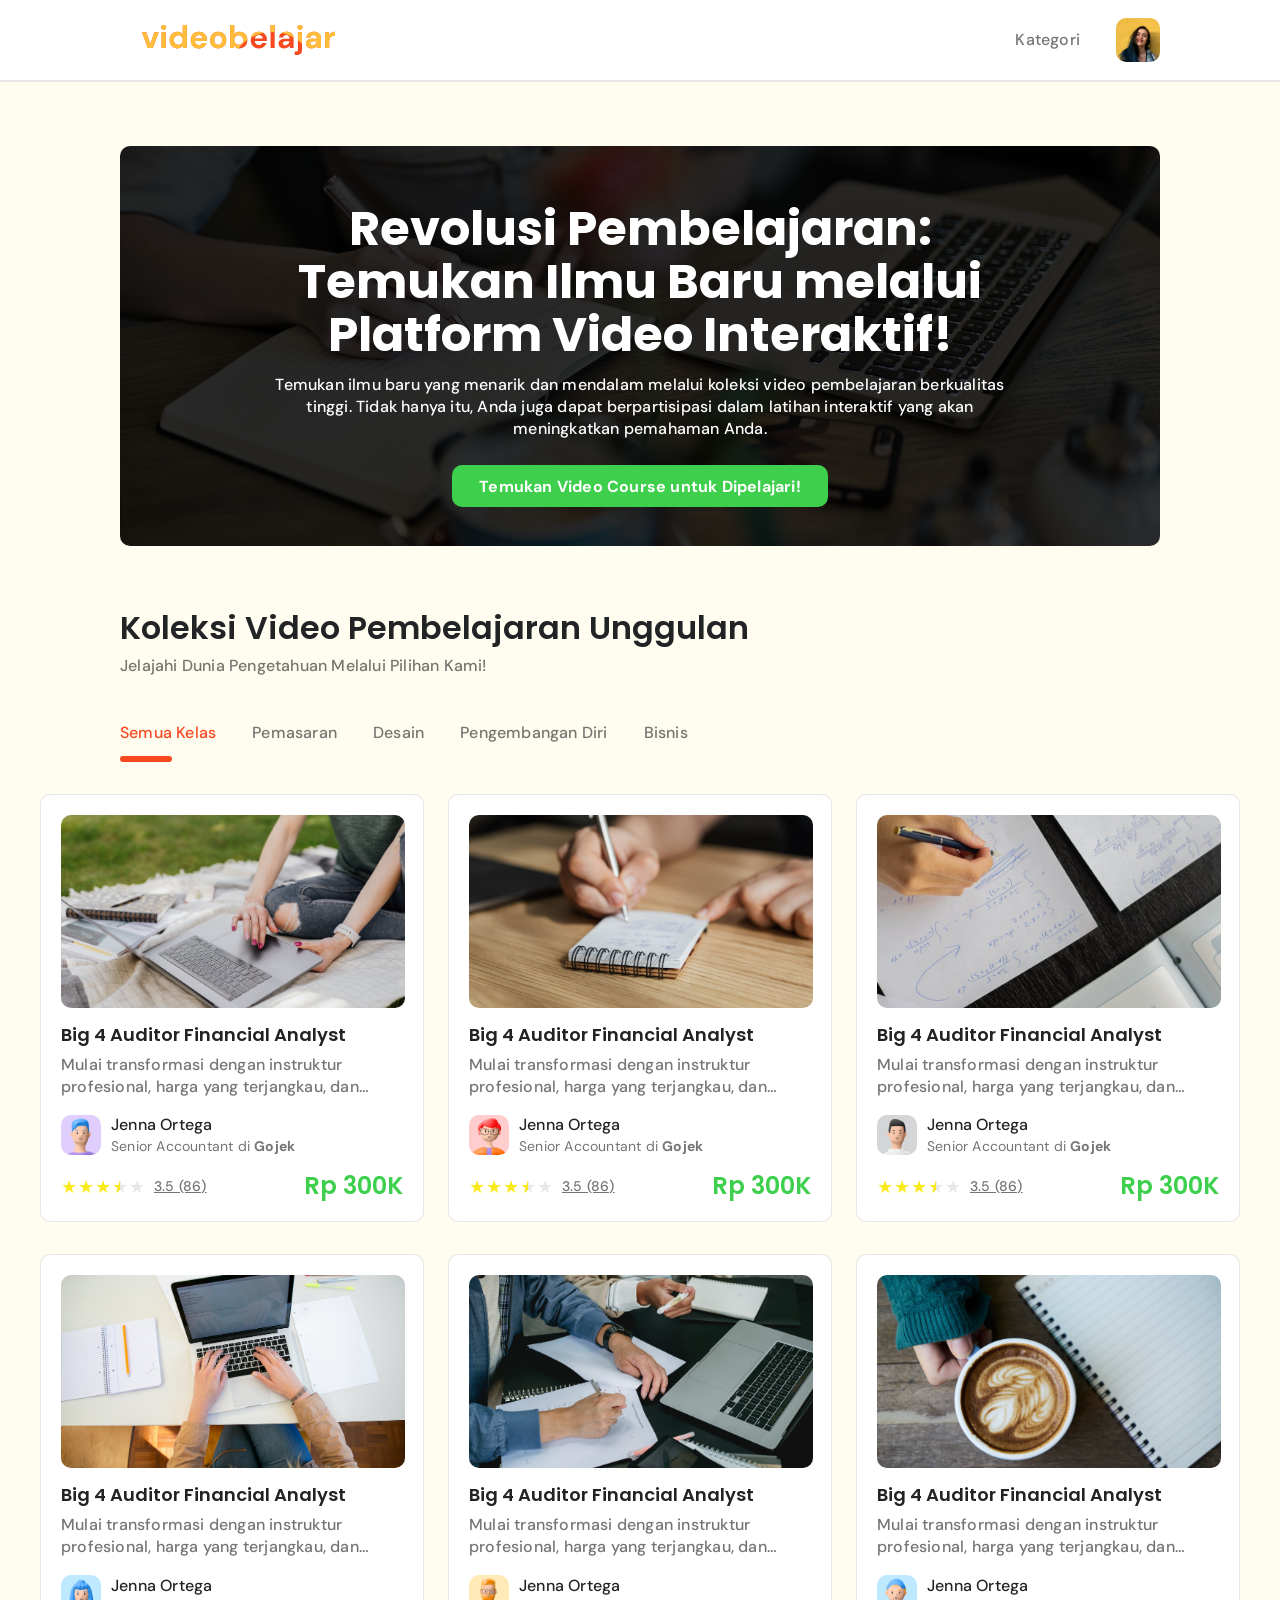
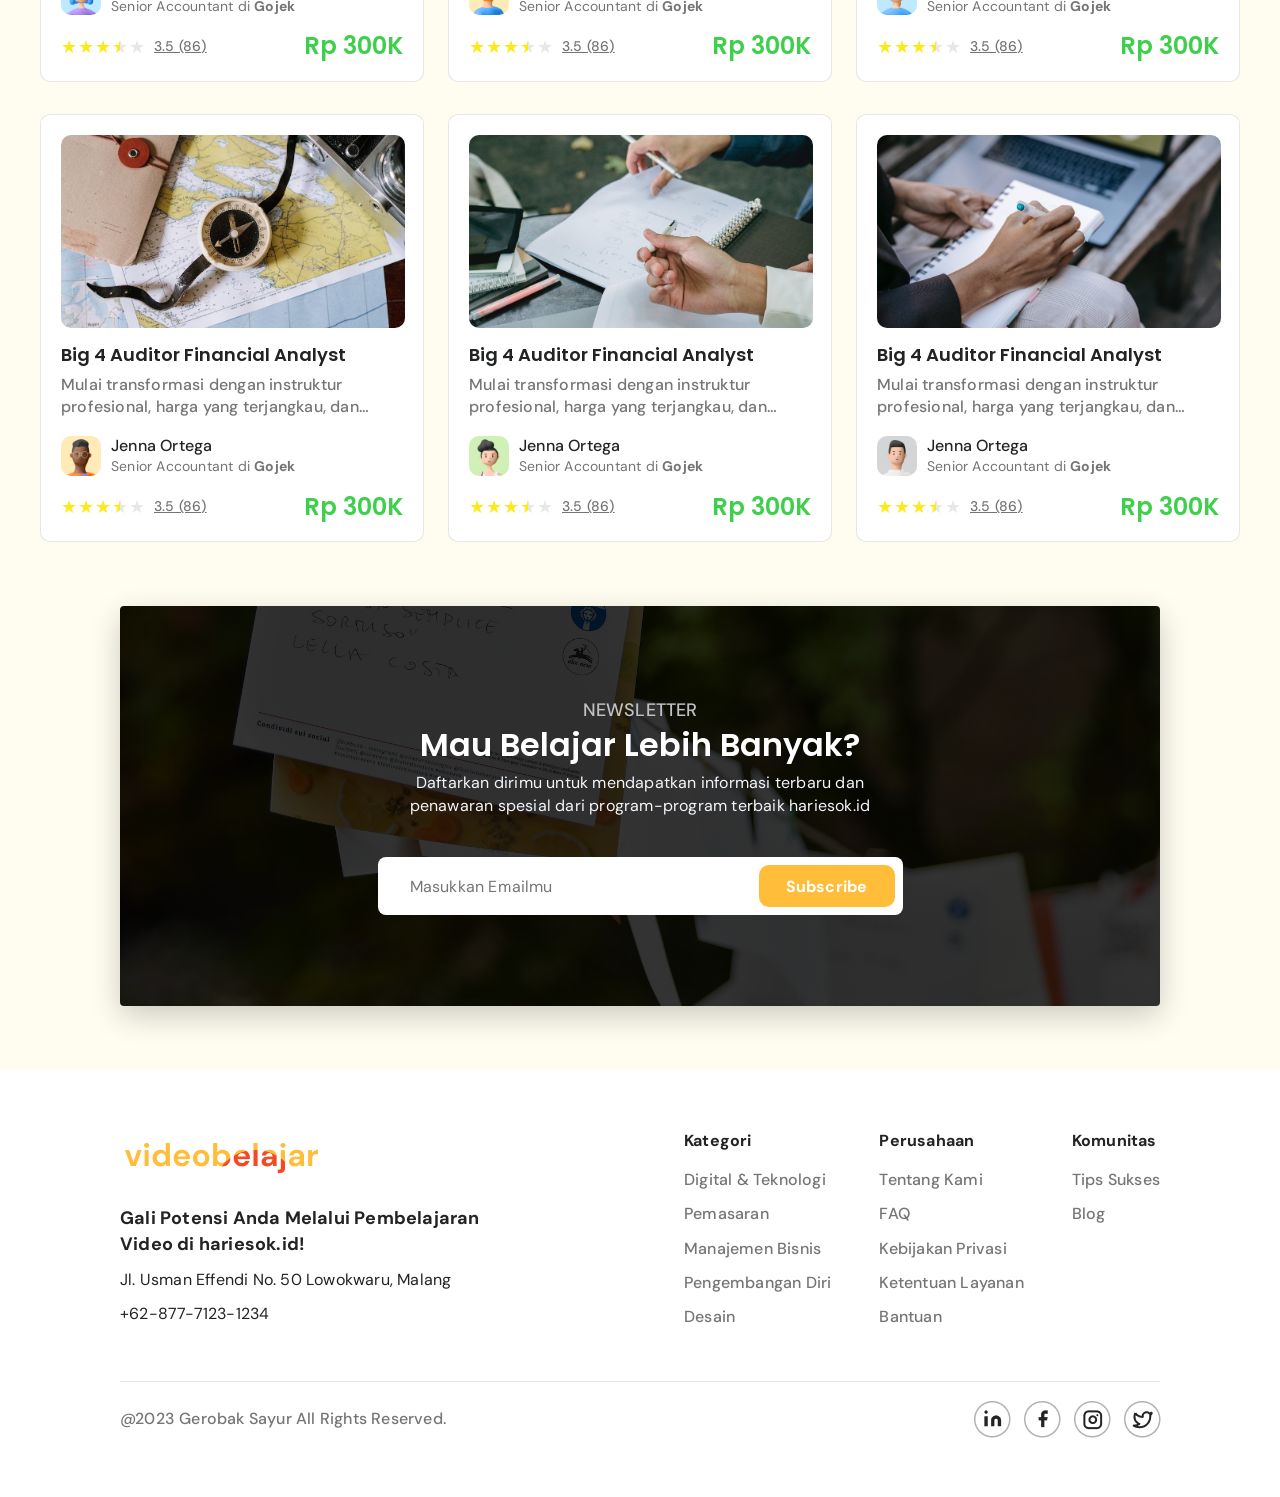
==== commit f085bab2: "revisi responsif mobile" ====
--- a/index.html
+++ b/index.html
@@ -13,7 +13,7 @@
     <header class="site-header">
         <nav class="navbar">
             <div class="navbar-container">
-                <a href="#" class="navbar-logo">
+                <a href="./index.html" class="navbar-logo">
                     <img src="images/logo-videobelajar.svg" alt="Logo videobelajar" class="logo-videobelajar">
                 </a>
                 <div class="navbar-menu">
@@ -73,8 +73,8 @@
                             <img class="course-card-avatar" src="images/avatar-1.png" alt="">
                             <div>
                                 <p class="course-card-instructor-name body-medium-medium">Jenna Ortega</p>
-                                <p class="course-card-instructor-role body-small-regular">Senior Accountant di <span
-                                        class="body-small-bold">Gojek</span></p>
+                                <p class="course-card-instructor-role body-small-regular">Senior Accountant<span
+                                        class="role-company"> di <span class="body-small-bold">Gojek</span></span></p>
                             </div>
                         </div>
                         <div class="course-card-footer">
@@ -103,8 +103,8 @@
                             <img class="course-card-avatar" src="images/avatar-2.png" alt="">
                             <div>
                                 <p class="course-card-instructor-name body-medium-medium">Jenna Ortega</p>
-                                <p class="course-card-instructor-role body-small-regular">Senior Accountant di <span
-                                        class="body-small-bold">Gojek</span></p>
+                                <p class="course-card-instructor-role body-small-regular">Senior Accountant<span
+                                        class="role-company"> di <span class="body-small-bold">Gojek</span></span></p>
                             </div>
                         </div>
                         <div class="course-card-footer">
@@ -133,8 +133,8 @@
                             <img class="course-card-avatar" src="images/avatar-3.png" alt="">
                             <div>
                                 <p class="course-card-instructor-name body-medium-medium">Jenna Ortega</p>
-                                <p class="course-card-instructor-role body-small-regular">Senior Accountant di <span
-                                        class="body-small-bold">Gojek</span></p>
+                                <p class="course-card-instructor-role body-small-regular">Senior Accountant<span
+                                        class="role-company"> di <span class="body-small-bold">Gojek</span></span></p>
                             </div>
                         </div>
                         <div class="course-card-footer">
@@ -163,8 +163,8 @@
                             <img class="course-card-avatar" src="images/avatar-4.png" alt="">
                             <div>
                                 <p class="course-card-instructor-name body-medium-medium">Jenna Ortega</p>
-                                <p class="course-card-instructor-role body-small-regular">Senior Accountant di <span
-                                        class="body-small-bold">Gojek</span></p>
+                                <p class="course-card-instructor-role body-small-regular">Senior Accountant<span
+                                        class="role-company"> di <span class="body-small-bold">Gojek</span></span></p>
                             </div>
                         </div>
                         <div class="course-card-footer">
@@ -193,8 +193,8 @@
                             <img class="course-card-avatar" src="images/avatar-5.png" alt="">
                             <div>
                                 <p class="course-card-instructor-name body-medium-medium">Jenna Ortega</p>
-                                <p class="course-card-instructor-role body-small-regular">Senior Accountant di <span
-                                        class="body-small-bold">Gojek</span></p>
+                                <p class="course-card-instructor-role body-small-regular">Senior Accountant<span
+                                        class="role-company"> di <span class="body-small-bold">Gojek</span></span></p>
                             </div>
                         </div>
                         <div class="course-card-footer">
@@ -223,8 +223,8 @@
                             <img class="course-card-avatar" src="images/avatar-6.png" alt="">
                             <div>
                                 <p class="course-card-instructor-name body-medium-medium">Jenna Ortega</p>
-                                <p class="course-card-instructor-role body-small-regular">Senior Accountant di <span
-                                        class="body-small-bold">Gojek</span></p>
+                                <p class="course-card-instructor-role body-small-regular">Senior Accountant<span
+                                        class="role-company"> di <span class="body-small-bold">Gojek</span></span></p>
                             </div>
                         </div>
                         <div class="course-card-footer">
@@ -253,8 +253,8 @@
                             <img class="course-card-avatar" src="images/avatar-7.png" alt="">
                             <div>
                                 <p class="course-card-instructor-name body-medium-medium">Jenna Ortega</p>
-                                <p class="course-card-instructor-role body-small-regular">Senior Accountant di <span
-                                        class="body-small-bold">Gojek</span></p>
+                                <p class="course-card-instructor-role body-small-regular">Senior Accountant<span
+                                        class="role-company"> di <span class="body-small-bold">Gojek</span></span></p>
                             </div>
                         </div>
                         <div class="course-card-footer">
@@ -283,8 +283,8 @@
                             <img class="course-card-avatar" src="images/avatar-8.png" alt="">
                             <div>
                                 <p class="course-card-instructor-name body-medium-medium">Jenna Ortega</p>
-                                <p class="course-card-instructor-role body-small-regular">Senior Accountant di <span
-                                        class="body-small-bold">Gojek</span></p>
+                                <p class="course-card-instructor-role body-small-regular">Senior Accountant<span
+                                        class="role-company"> di <span class="body-small-bold">Gojek</span></span></p>
                             </div>
                         </div>
                         <div class="course-card-footer">
@@ -313,8 +313,8 @@
                             <img class="course-card-avatar" src="images/avatar-3.png" alt="">
                             <div>
                                 <p class="course-card-instructor-name body-medium-medium">Jenna Ortega</p>
-                                <p class="course-card-instructor-role body-small-regular">Senior Accountant di <span
-                                        class="body-small-bold">Gojek</span></p>
+                                <p class="course-card-instructor-role body-small-regular">Senior Accountant<span
+                                        class="role-company"> di <span class="body-small-bold">Gojek</span></span></p>
                             </div>
                         </div>
                         <div class="course-card-footer">
@@ -334,10 +334,13 @@
         <section class="newsletter" aria-labelledby="newsletter-title">
             <div class="newsletter-header">
                 <p class="newsletter-label body-large-medium">NEWSLETTER</p>
-                <h2 class="newsletter-title heading-3" id="newsletter-title">Mau Belajar Lebih Banyak?</h2>
-                <p class="newsletter-text body-medium-regular">Daftarkan dirimu untuk mendapatkan informasi terbaru dan
-                    penawaran spesial dari
-                    program-program terbaik hariesok.id</p>
+                <div class="newsletter-body">
+                    <h2 class="newsletter-title heading-3" id="newsletter-title">Mau Belajar Lebih Banyak?</h2>
+                    <p class="newsletter-text body-medium-regular">Daftarkan dirimu untuk mendapatkan informasi terbaru
+                        dan
+                        penawaran spesial dari
+                        program-program terbaik hariesok.id</p>
+                </div>
             </div>
 
             <form class="newsletter-form" action="#" method="post">
@@ -400,6 +403,8 @@
         </div>
 
         <!-- Garis Pembatas & Bagian Bawah Footer -->
+        <div class="footer-divider">
+        </div>
         <div class="footer-bottom">
             <p class="footer-copyright body-medium-medium">@2023 Gerobak Sayur All Rights Reserved.</p>
             <div class="footer-socials">
--- a/styles/main.css
+++ b/styles/main.css
@@ -13,6 +13,11 @@
     font-size: inherit;
     line-height: inherit;
     letter-spacing: inherit;
+}
+
+a {
+    color: inherit;
+    text-decoration: none;
 }
 
 ul {
@@ -281,4 +286,16 @@
 
 .navbar-logo {
     display: flex;
+}
+
+@media (max-width: 767px) {
+    .navbar-container {
+        height: 74px;
+        padding: 16px 24px;
+    }
+
+    .navbar-logo img {
+        width: 152px;
+        height: auto;
+    }
 }
--- a/styles/index.css
+++ b/styles/index.css
@@ -118,11 +118,6 @@
     display: flex;
     gap: 36px;
     overflow-x: auto;
-}
-
-a {
-    color: inherit;
-    text-decoration: none;
 }
 
 .course-tabs a {
@@ -243,9 +238,7 @@
 .course-card-footer {
     display: flex;
     justify-content: space-between;
-    align-items: center;
     margin-top: auto;
-    /* dorong ke dasar kartu */
 }
 
 .course-card-rating {
@@ -301,9 +294,13 @@
 .newsletter-header {
     display: flex;
     flex-direction: column;
-    align-items: center;
-    text-align: center;
     gap: 4px;
+}
+
+.newsletter-body {
+    display: flex;
+    flex-direction: column;
+    gap: 10px;
 }
 
 .newsletter-label {
@@ -329,7 +326,6 @@
     border-radius: 8px;
     background-color: var(--other-primary-background);
 }
-
 
 .visually-hidden {
     position: absolute;
@@ -360,20 +356,19 @@
 /* footer */
 
 .site-footer {
+    display: flex;
+    flex-direction: column;
     width: 100%;
     background-color: var(--other-primary-background);
     padding: 60px 120px;
+    gap: 20px;
 }
 
 .footer-container {
     max-width: 1200px;
-    margin: 0 auto;
-    padding: 0 20px;
     display: flex;
     justify-content: space-between;
-    align-items: flex-start;
     flex-wrap: wrap;
-    gap: 40px;
 }
 
 /* Kolom Kiri */
@@ -435,16 +430,17 @@
 }
 
 /* Bagian Bawah (Copyright & Social Media) */
+.footer-divider {
+    max-width: 1200px;
+    padding-top: 32px;
+    border-bottom: 1px solid var(--other-border);
+}
+
 .footer-bottom {
-    max-width: 1200px;
-    margin: 40px auto 0;
-    padding: 20px 20px 0;
-    border-top: 1px solid var(--other-border);
     display: flex;
     justify-content: space-between;
     align-items: center;
     flex-wrap: wrap;
-    gap: 20px;
 }
 
 .footer-copyright {
@@ -463,4 +459,250 @@
     width: 35px;
     height: 35px;
     text-decoration: none;
+}
+
+@media (max-width: 767px) {
+
+    /* ---------- Navbar: tampilkan hamburger, sembunyikan menu ---------- */
+    .navbar-link,
+    .navbar-profile {
+        display: none;
+    }
+
+    .navbar-toggle {
+        display: block;
+    }
+
+    /* ---------- Layout utama ---------- */
+    .home-main {
+        padding: 28px 20px;
+        gap: 24px;
+    }
+
+    /* ---------- Hero ---------- */
+    .hero-section {
+        padding: 24px 20px;
+        gap: 20px;
+    }
+
+    .hero-title h1 {
+        font-size: 24px;
+    }
+
+    .hero-title p {
+        font-size: 14px;
+    }
+
+    .hero-button {
+        display: flex;
+        align-items: center;
+        justify-content: center;
+        width: 100%;
+        height: 40px;
+        padding: 10px 7.5px;
+        font-size: 14px;
+        font-weight: 400;
+        border: 0;
+    }
+
+    .card-section {
+        gap: 24px;
+    }
+
+    .section-title {
+        font-size: 24px;
+    }
+
+    .section-subtitle {
+        font-size: 14px;
+    }
+
+    .course-tabs {
+        font-size: 14px;
+    }
+
+    .course-grid {
+        grid-template-columns: 1fr;
+        gap: 20px;
+    }
+
+    .course-card {
+        display: grid;
+        grid-template-columns: 82px 1fr;
+        grid-template-areas:
+            "image body"
+            "image instructor"
+            "footer footer";
+        column-gap: 12px;
+        row-gap: 8px;
+        width: 100%;
+        padding: 16px;
+    }
+
+    .course-card-image {
+        grid-area: image;
+        max-width: 82px;
+        max-height: 82px;
+    }
+
+    .course-card-body {
+        grid-area: body;
+        gap: 4px;
+    }
+
+    .course-card-title {
+        font-size: 16px;
+    }
+
+    .course-card-desc {
+        display: none;
+    }
+
+    .course-card-instructor {
+        grid-area: instructor;
+        gap: 8px;
+        min-width: 0;
+    }
+
+    .course-card-avatar {
+        width: 32px;
+        height: 32px;
+    }
+
+    .course-card-instructor-name {
+        font-size: 14px;
+    }
+
+    .course-card-instructor-role {
+        font-size: 12px;
+        white-space: nowrap;
+        overflow: hidden;
+        text-overflow: ellipsis;
+    }
+
+    .course-card-footer {
+        grid-area: footer;
+        margin-top: 0;
+    }
+
+    .rating-count {
+        font-size: 12px;
+    }
+
+    .course-card-price {
+        font-size: 20px;
+    }
+
+    /* ---------- Newsletter ---------- */
+    .newsletter {
+        padding: 0px 20px;
+        gap: 24px;
+    }
+
+    .newsletter-label {
+        font-size: 16px;
+    }
+
+    .newsletter-title {
+        font-size: 24px;
+    }
+
+    .newsletter-text {
+        font-size: 14px;
+    }
+
+    .newsletter-form {
+        flex-direction: column;
+        gap: 12px;
+        padding: 0;
+        background: transparent;
+    }
+
+    .newsletter-input {
+        flex: none;
+        width: 100%;
+        height: 48px;
+        padding: 0 16px;
+        border-radius: 8px;
+        background-color: var(--other-primary-background);
+        text-align: center;
+        font-size: 14px;
+    }
+
+    .newsletter-form button {
+        width: 100%;
+        font-size: 14px;
+    }
+
+    /* ---------- Footer ---------- */
+    .site-footer {
+        padding: 20px;
+        gap: 16px;
+    }
+
+    .footer-container {
+        gap: 16px;
+    }
+
+    .footer-logo img {
+        max-width: 170px;
+    }
+
+    .footer-info {
+        gap: 8px;
+    }
+
+    .footer-info p {
+        font-size: 14px;
+    }
+
+    .brand-address {
+        gap: 8px;
+    }
+
+    .footer-links-group {
+        flex-direction: column;
+        flex-wrap: nowrap;
+        gap: 12px;
+        width: 100%;
+    }
+
+    .footer-column {
+        gap: 12px;
+    }
+
+    /* judul kolom jadi baris dengan panah ke kanan */
+    .footer-heading {
+        display: flex;
+        align-items: center;
+        justify-content: space-between;
+        padding-right: 10px;
+    }
+
+    .footer-heading::after {
+        content: "";
+        width: 6px;
+        height: 6px;
+        border-top: 2px solid var(--text-dark-secondary);
+        border-right: 2px solid var(--text-dark-secondary);
+        transform: rotate(45deg);
+    }
+
+    .footer-column ul {
+        display: none;
+    }
+
+    .footer-divider {
+        padding-top: 0px;
+    }
+
+    .footer-bottom {
+        flex-direction: column-reverse;
+        align-items: flex-start;
+        gap: 12px;
+    }
+
+    .role-company {
+        display: none;
+    }
 }
